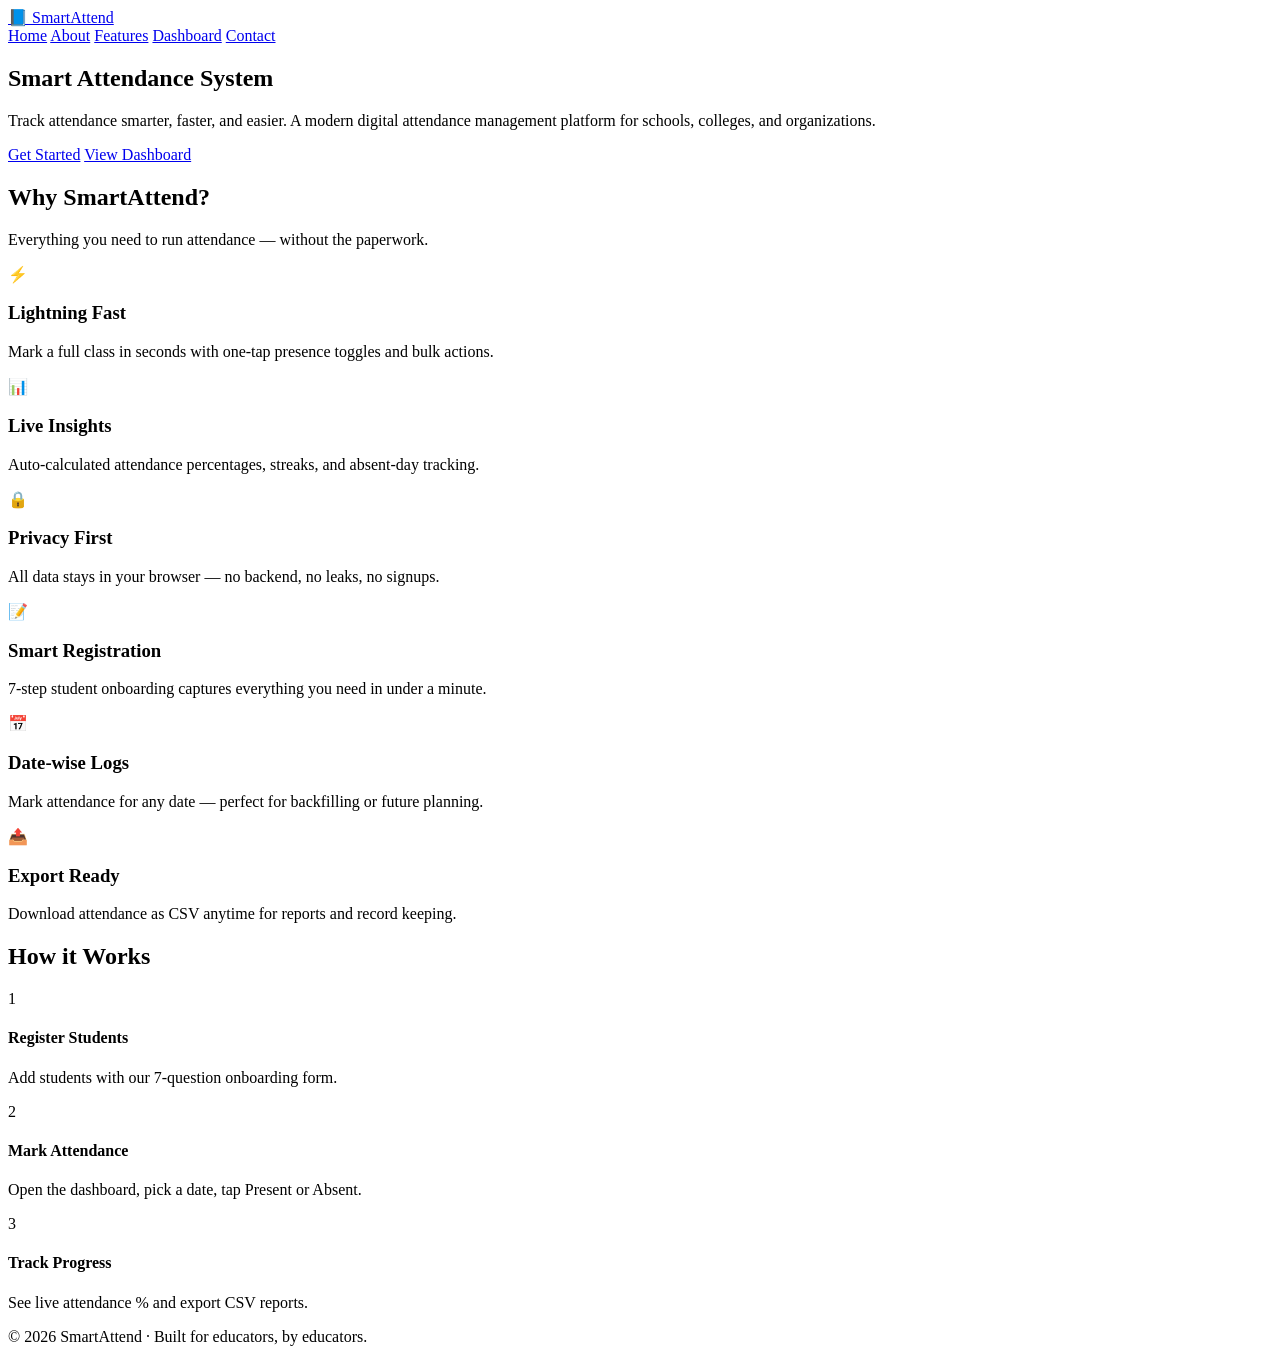
==== index.html @ 38afa303 "Add files via upload" ====
<!DOCTYPE html>
<html lang="en">
<head>
<meta charset="UTF-8" />
<meta name="viewport" content="width=device-width, initial-scale=1.0"/>
<title>Smart Attendance System — Track Attendance Smarter</title>
<meta name="description" content="A modern digital attendance management platform for schools, colleges, and organizations." />
<link rel="stylesheet" href="css/style.css"/>
</head>
<body>
<header class="navbar">
  <div class="container nav-inner">
    <a href="index.html" class="logo">📘 SmartAttend</a>
    <nav>
      <a href="index.html" class="active">Home</a>
      <a href="about.html">About</a>
      <a href="features.html">Features</a>
      <a href="dashboard.html">Dashboard</a>
      <a href="contact.html">Contact</a>
    </nav>
  </div>
</header>

<section class="hero">
  <div class="hero-overlay"></div>
  <div class="container hero-content">
    <h1>Smart Attendance System</h1>
    <p class="lead">
      Track attendance smarter, faster, and easier. A modern digital attendance
      management platform for schools, colleges, and organizations.
    </p>
    <div class="cta-row">
      <a href="register.html" class="btn btn-primary">Get Started</a>
      <a href="dashboard.html" class="btn btn-outline">View Dashboard</a>
    </div>
  </div>
</section>

<section class="section">
  <div class="container">
    <h2 class="section-title">Why SmartAttend?</h2>
    <p class="section-sub">Everything you need to run attendance — without the paperwork.</p>
    <div class="grid-3">
      <div class="card">
        <div class="icon">⚡</div>
        <h3>Lightning Fast</h3>
        <p>Mark a full class in seconds with one-tap presence toggles and bulk actions.</p>
      </div>
      <div class="card">
        <div class="icon">📊</div>
        <h3>Live Insights</h3>
        <p>Auto-calculated attendance percentages, streaks, and absent-day tracking.</p>
      </div>
      <div class="card">
        <div class="icon">🔒</div>
        <h3>Privacy First</h3>
        <p>All data stays in your browser — no backend, no leaks, no signups.</p>
      </div>
      <div class="card">
        <div class="icon">📝</div>
        <h3>Smart Registration</h3>
        <p>7-step student onboarding captures everything you need in under a minute.</p>
      </div>
      <div class="card">
        <div class="icon">📅</div>
        <h3>Date-wise Logs</h3>
        <p>Mark attendance for any date — perfect for backfilling or future planning.</p>
      </div>
      <div class="card">
        <div class="icon">📤</div>
        <h3>Export Ready</h3>
        <p>Download attendance as CSV anytime for reports and record keeping.</p>
      </div>
    </div>
  </div>
</section>

<section class="section alt">
  <div class="container steps">
    <h2 class="section-title">How it Works</h2>
    <div class="grid-3">
      <div class="step"><span>1</span><h4>Register Students</h4><p>Add students with our 7-question onboarding form.</p></div>
      <div class="step"><span>2</span><h4>Mark Attendance</h4><p>Open the dashboard, pick a date, tap Present or Absent.</p></div>
      <div class="step"><span>3</span><h4>Track Progress</h4><p>See live attendance % and export CSV reports.</p></div>
    </div>
  </div>
</section>

<footer class="footer">
  <div class="container">
    <p>© 2026 SmartAttend · Built for educators, by educators.</p>
  </div>
</footer>
</body>
</html>
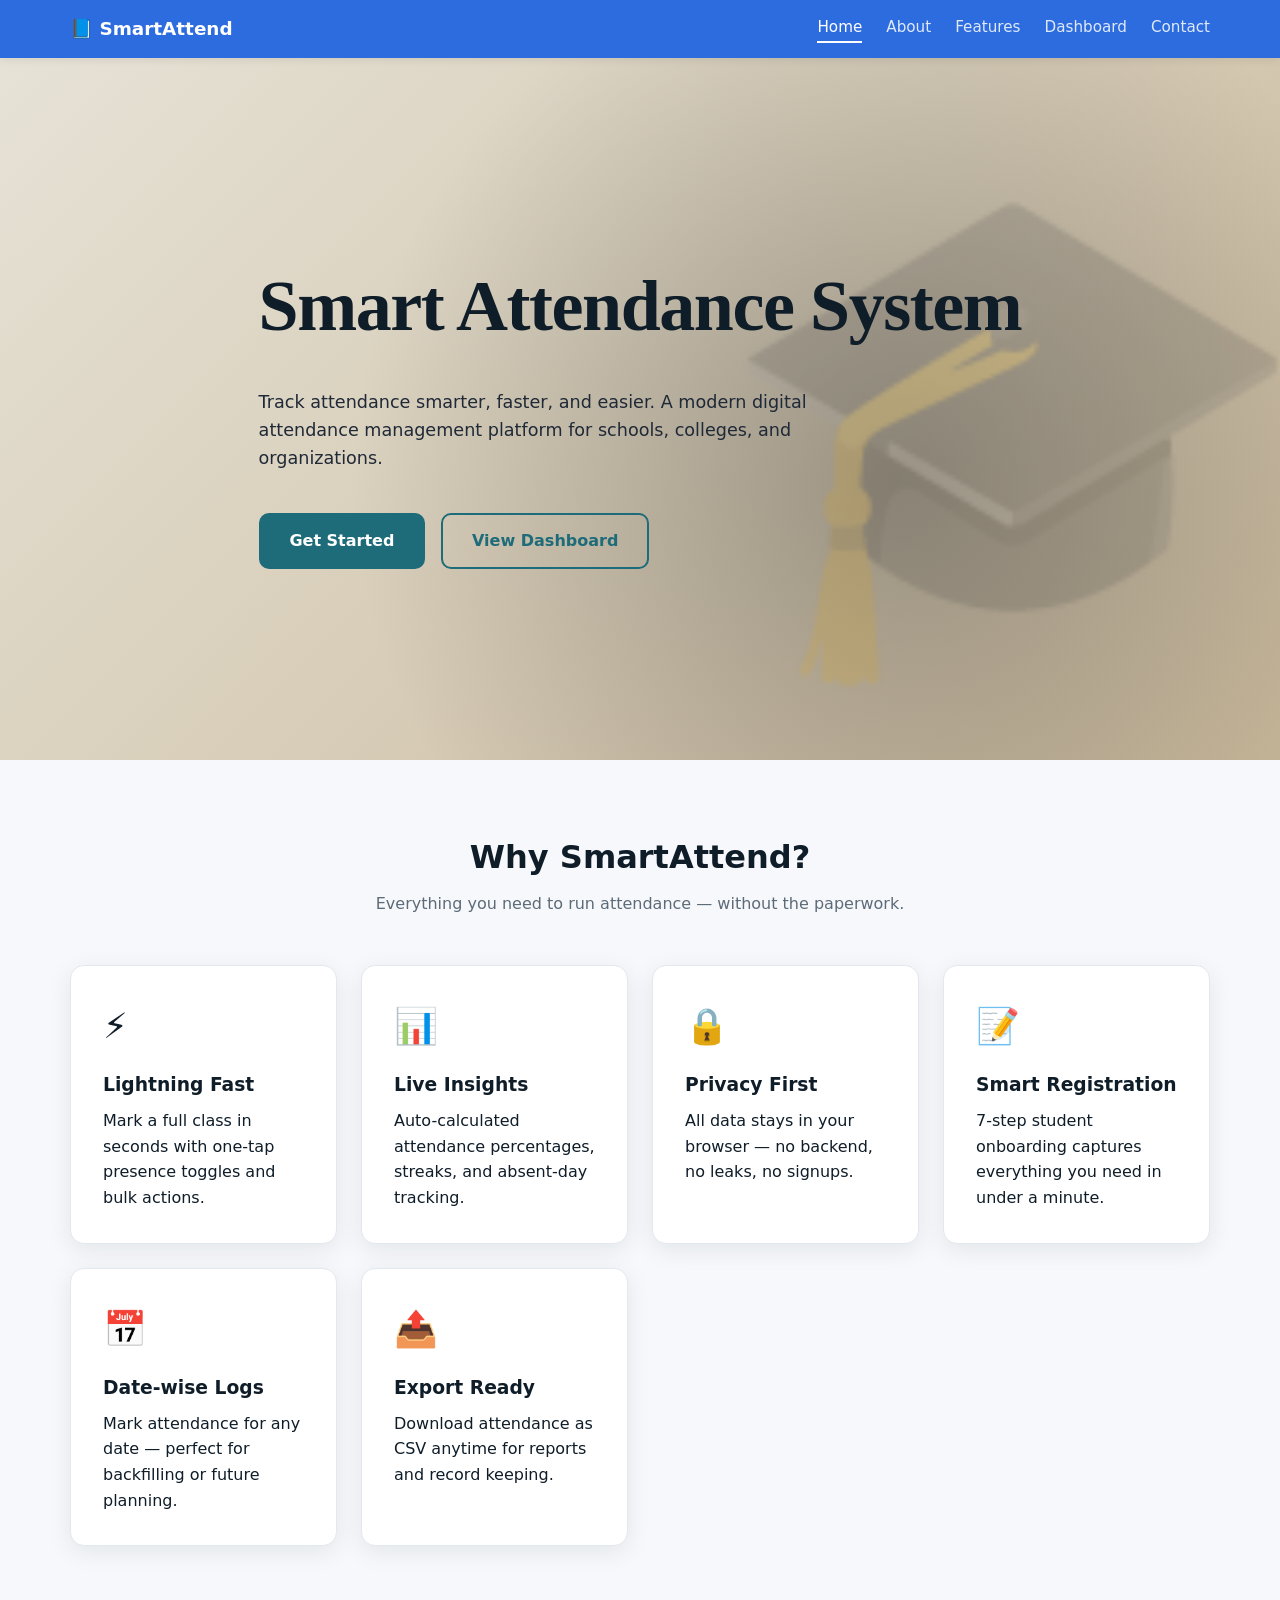
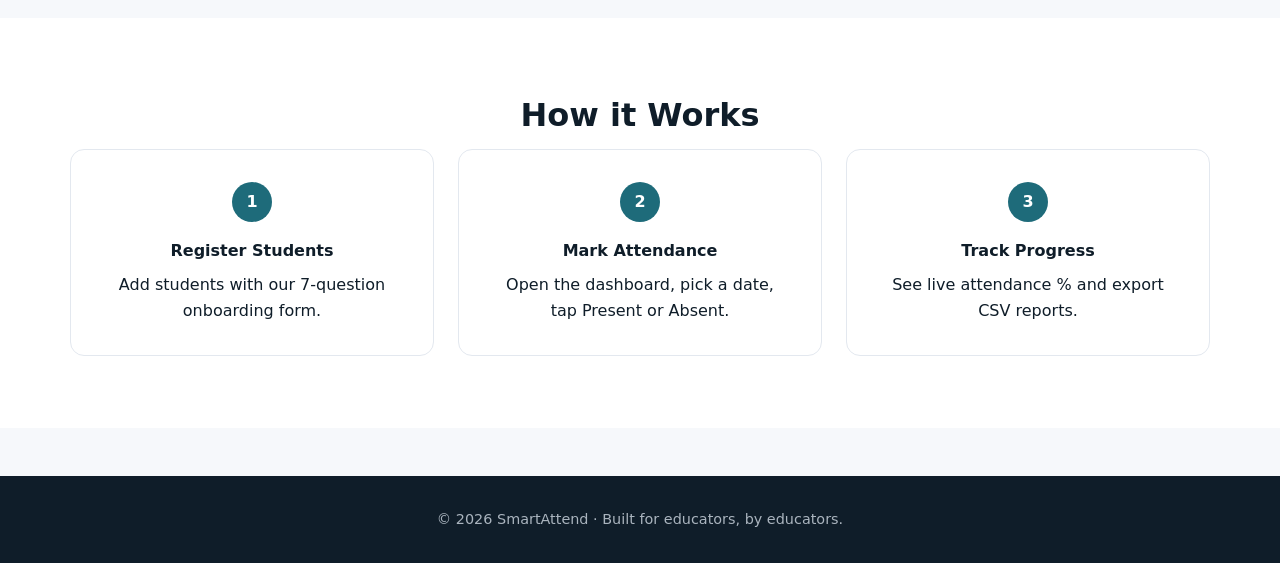
==== commit a8a58082: "Update index.html" ====
--- a/index.html
+++ b/index.html
@@ -5,7 +5,7 @@
 <meta name="viewport" content="width=device-width, initial-scale=1.0"/>
 <title>Smart Attendance System — Track Attendance Smarter</title>
 <meta name="description" content="A modern digital attendance management platform for schools, colleges, and organizations." />
-<link rel="stylesheet" href="css/style.css"/>
+<link rel="stylesheet" href="style.css"/>
 </head>
 <body>
 <header class="navbar">
--- a/style.css
+++ b/style.css
@@ -0,0 +1,143 @@
+/* SmartAttend — Design System */
+:root{
+  --primary:#1e6b7a;
+  --primary-dark:#154d58;
+  --accent:#2d6cdf;
+  --bg:#f6f8fb;
+  --surface:#ffffff;
+  --text:#0f1d29;
+  --muted:#5d6b78;
+  --border:#e3e8ef;
+  --success:#16a34a;
+  --danger:#dc2626;
+  --radius:14px;
+  --shadow:0 6px 24px rgba(15,29,41,.08);
+  --font:'Segoe UI',system-ui,-apple-system,sans-serif;
+}
+*{box-sizing:border-box;margin:0;padding:0}
+html,body{font-family:var(--font);color:var(--text);background:var(--bg);line-height:1.6}
+a{color:inherit;text-decoration:none}
+.container{max-width:1180px;margin:0 auto;padding:0 1.25rem}
+.narrow{max-width:760px;margin:0 auto}
+
+/* Navbar */
+.navbar{background:var(--accent);color:#fff;position:sticky;top:0;z-index:50;box-shadow:0 2px 8px rgba(0,0,0,.08)}
+.nav-inner{display:flex;justify-content:space-between;align-items:center;padding:.9rem 1.25rem}
+.logo{font-weight:700;font-size:1.15rem;color:#fff}
+.navbar nav{display:flex;gap:1.5rem;flex-wrap:wrap}
+.navbar nav a{color:#fff;font-size:.95rem;opacity:.85;transition:.2s}
+.navbar nav a:hover,.navbar nav a.active{opacity:1;border-bottom:2px solid #fff;padding-bottom:2px}
+
+/* Hero */
+.hero{
+  position:relative;
+  min-height:78vh;
+  display:flex;align-items:center;
+  background:linear-gradient(135deg,#dcdcd0 0%,#c9b89a 100%);
+  background-image:radial-gradient(circle at 70% 60%, #2a2a2a55, transparent 55%),
+                   linear-gradient(135deg,#e6e2d6 0%,#c9b89a 100%);
+  overflow:hidden;
+}
+.hero::after{
+  content:"🎓";
+  position:absolute;right:-2rem;bottom:-3rem;font-size:30rem;opacity:.18;
+}
+.hero-content{position:relative;z-index:2;padding:5rem 1.25rem}
+.hero h1{font-family:Georgia,serif;font-size:clamp(2.4rem,6vw,4.5rem);font-weight:800;letter-spacing:-.02em;margin-bottom:1.5rem;color:#0f1d29}
+.lead{max-width:620px;font-size:1.1rem;color:#1f2937;margin-bottom:2.5rem}
+.cta-row{display:flex;gap:1rem;flex-wrap:wrap}
+
+/* Buttons */
+.btn{display:inline-block;padding:.85rem 1.8rem;border-radius:10px;font-weight:600;font-size:1rem;cursor:pointer;border:2px solid transparent;transition:.2s;text-align:center}
+.btn-primary{background:var(--primary);color:#fff;border-color:var(--primary)}
+.btn-primary:hover{background:var(--primary-dark);border-color:var(--primary-dark);transform:translateY(-2px)}
+.btn-outline{background:transparent;border-color:var(--primary);color:var(--primary)}
+.btn-outline:hover{background:var(--primary);color:#fff}
+.btn-block{width:100%;margin-top:1rem}
+
+/* Sections */
+.section{padding:4.5rem 0}
+.section.alt{background:#fff}
+.section-title{font-size:2rem;font-weight:700;text-align:center;margin-bottom:.5rem}
+.section-sub{text-align:center;color:var(--muted);margin-bottom:3rem}
+
+/* Page Hero */
+.page-hero{background:linear-gradient(135deg,var(--accent),var(--primary));color:#fff;padding:4rem 0 3rem;text-align:center}
+.page-hero h1{font-size:2.5rem;margin-bottom:.5rem}
+.page-hero p{opacity:.9}
+
+/* Grids */
+.grid-3{display:grid;grid-template-columns:repeat(auto-fit,minmax(260px,1fr));gap:1.5rem}
+.grid-2{display:grid;grid-template-columns:repeat(auto-fit,minmax(300px,1fr));gap:2rem}
+.card{background:var(--surface);padding:2rem;border-radius:var(--radius);box-shadow:var(--shadow);transition:.25s;border:1px solid var(--border)}
+.card:hover{transform:translateY(-4px);box-shadow:0 12px 30px rgba(15,29,41,.12)}
+.card .icon{font-size:2.2rem;margin-bottom:1rem}
+.card h3{margin-bottom:.5rem}
+
+/* Steps */
+.step{background:#fff;padding:2rem;border-radius:var(--radius);border:1px solid var(--border);text-align:center}
+.step span{display:inline-block;width:2.5rem;height:2.5rem;background:var(--primary);color:#fff;border-radius:50%;line-height:2.5rem;font-weight:700;margin-bottom:1rem}
+.step h4{margin-bottom:.5rem}
+
+/* Lists */
+.check-list{margin:1rem 0 2rem;padding-left:0;list-style:none}
+.check-list li{padding:.5rem 0 .5rem 2rem;position:relative}
+.check-list li::before{content:"✓";color:var(--success);font-weight:700;position:absolute;left:0}
+.stats{display:flex;gap:2rem;flex-wrap:wrap;margin-top:2rem}
+.stats div{flex:1;min-width:140px;background:#fff;padding:1.5rem;border-radius:var(--radius);text-align:center;border:1px solid var(--border)}
+.stats strong{display:block;font-size:2rem;color:var(--primary)}
+.stats span{color:var(--muted);font-size:.9rem}
+
+/* Forms */
+.form-card{background:#fff;padding:2.5rem;border-radius:var(--radius);box-shadow:var(--shadow);border:1px solid var(--border)}
+.field{margin-bottom:1.25rem}
+.field label{display:block;font-weight:600;margin-bottom:.4rem;font-size:.95rem}
+.field label span{color:var(--danger)}
+.field input,.field select,.field textarea{
+  width:100%;padding:.75rem .9rem;border:1px solid var(--border);
+  border-radius:8px;font-size:1rem;font-family:inherit;background:#fafbfc;transition:.2s
+}
+.field input:focus,.field select:focus,.field textarea:focus{
+  outline:none;border-color:var(--primary);background:#fff;box-shadow:0 0 0 3px rgba(30,107,122,.12)
+}
+.form-msg{margin-top:1rem;text-align:center;color:var(--success);font-weight:600}
+.feature-row{padding:1.5rem;background:#fff;border-radius:var(--radius);border:1px solid var(--border)}
+.feature-row h3{margin-bottom:.5rem;color:var(--primary)}
+
+/* Dashboard */
+.dash-toolbar{display:flex;gap:1rem;flex-wrap:wrap;align-items:flex-end;background:#fff;padding:1.25rem;border-radius:var(--radius);border:1px solid var(--border);margin-bottom:1.5rem}
+.dash-toolbar > div{display:flex;flex-direction:column}
+.dash-toolbar input{padding:.6rem .8rem;border:1px solid var(--border);border-radius:8px;font-size:.95rem;background:#fafbfc}
+.tb-label{font-size:.8rem;color:var(--muted);margin-bottom:.25rem;text-transform:uppercase;letter-spacing:.05em}
+.tb-actions{display:flex;gap:.5rem;flex-wrap:wrap;margin-left:auto}
+.tb-actions .btn{padding:.6rem 1rem;font-size:.9rem}
+
+.stats-bar{display:flex;gap:1rem;flex-wrap:wrap;margin-bottom:1.5rem}
+.stats-bar .pill{background:#fff;padding:.85rem 1.25rem;border-radius:10px;border:1px solid var(--border);font-size:.95rem}
+.stats-bar .pill strong{color:var(--primary)}
+
+.student-list{display:grid;gap:1rem}
+.student-card{background:#fff;padding:1.25rem;border-radius:var(--radius);border:1px solid var(--border);display:grid;grid-template-columns:1fr auto auto;gap:1rem;align-items:center}
+.student-card .info h4{margin-bottom:.2rem}
+.student-card .info small{color:var(--muted)}
+.student-card .pct{font-weight:700;color:var(--primary);font-size:1.1rem;text-align:center;min-width:70px}
+.student-card .pct small{display:block;font-weight:400;color:var(--muted);font-size:.7rem}
+.toggle-group{display:flex;gap:.4rem}
+.toggle-btn{padding:.5rem 1rem;border:2px solid var(--border);background:#fff;border-radius:8px;cursor:pointer;font-weight:600;font-size:.85rem;transition:.15s}
+.toggle-btn.present.active{background:var(--success);border-color:var(--success);color:#fff}
+.toggle-btn.absent.active{background:var(--danger);border-color:var(--danger);color:#fff}
+.toggle-btn:hover{transform:scale(1.05)}
+.del-btn{background:transparent;border:none;color:var(--danger);cursor:pointer;font-size:1.1rem;padding:.4rem}
+
+.empty-state{text-align:center;padding:4rem 1rem;background:#fff;border-radius:var(--radius);border:2px dashed var(--border)}
+.empty-state h3{margin-bottom:.5rem}
+.empty-state p{color:var(--muted);margin-bottom:1.5rem}
+
+/* Footer */
+.footer{background:#0f1d29;color:#aab4be;padding:2rem 0;text-align:center;margin-top:3rem;font-size:.9rem}
+
+@media(max-width:640px){
+  .student-card{grid-template-columns:1fr;}
+  .tb-actions{margin-left:0;width:100%}
+  .hero::after{font-size:18rem;right:-3rem}
+}
